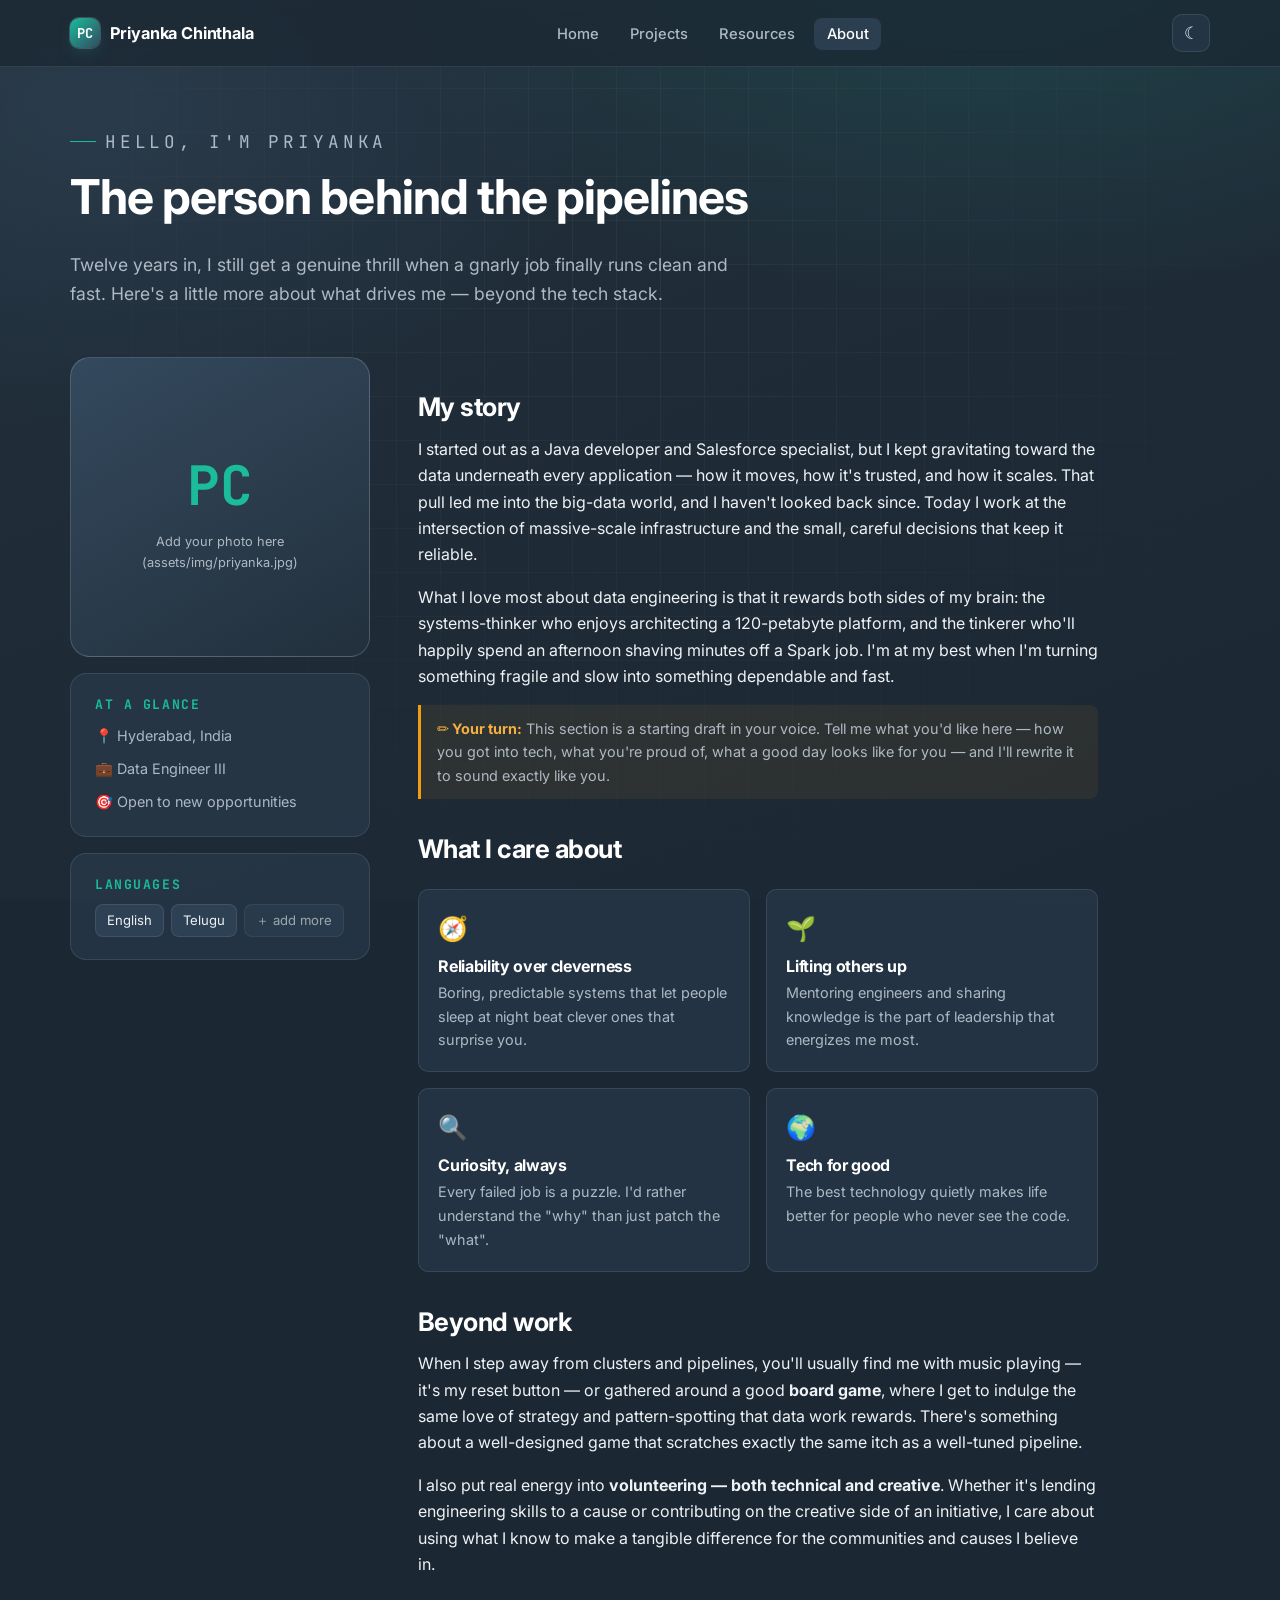
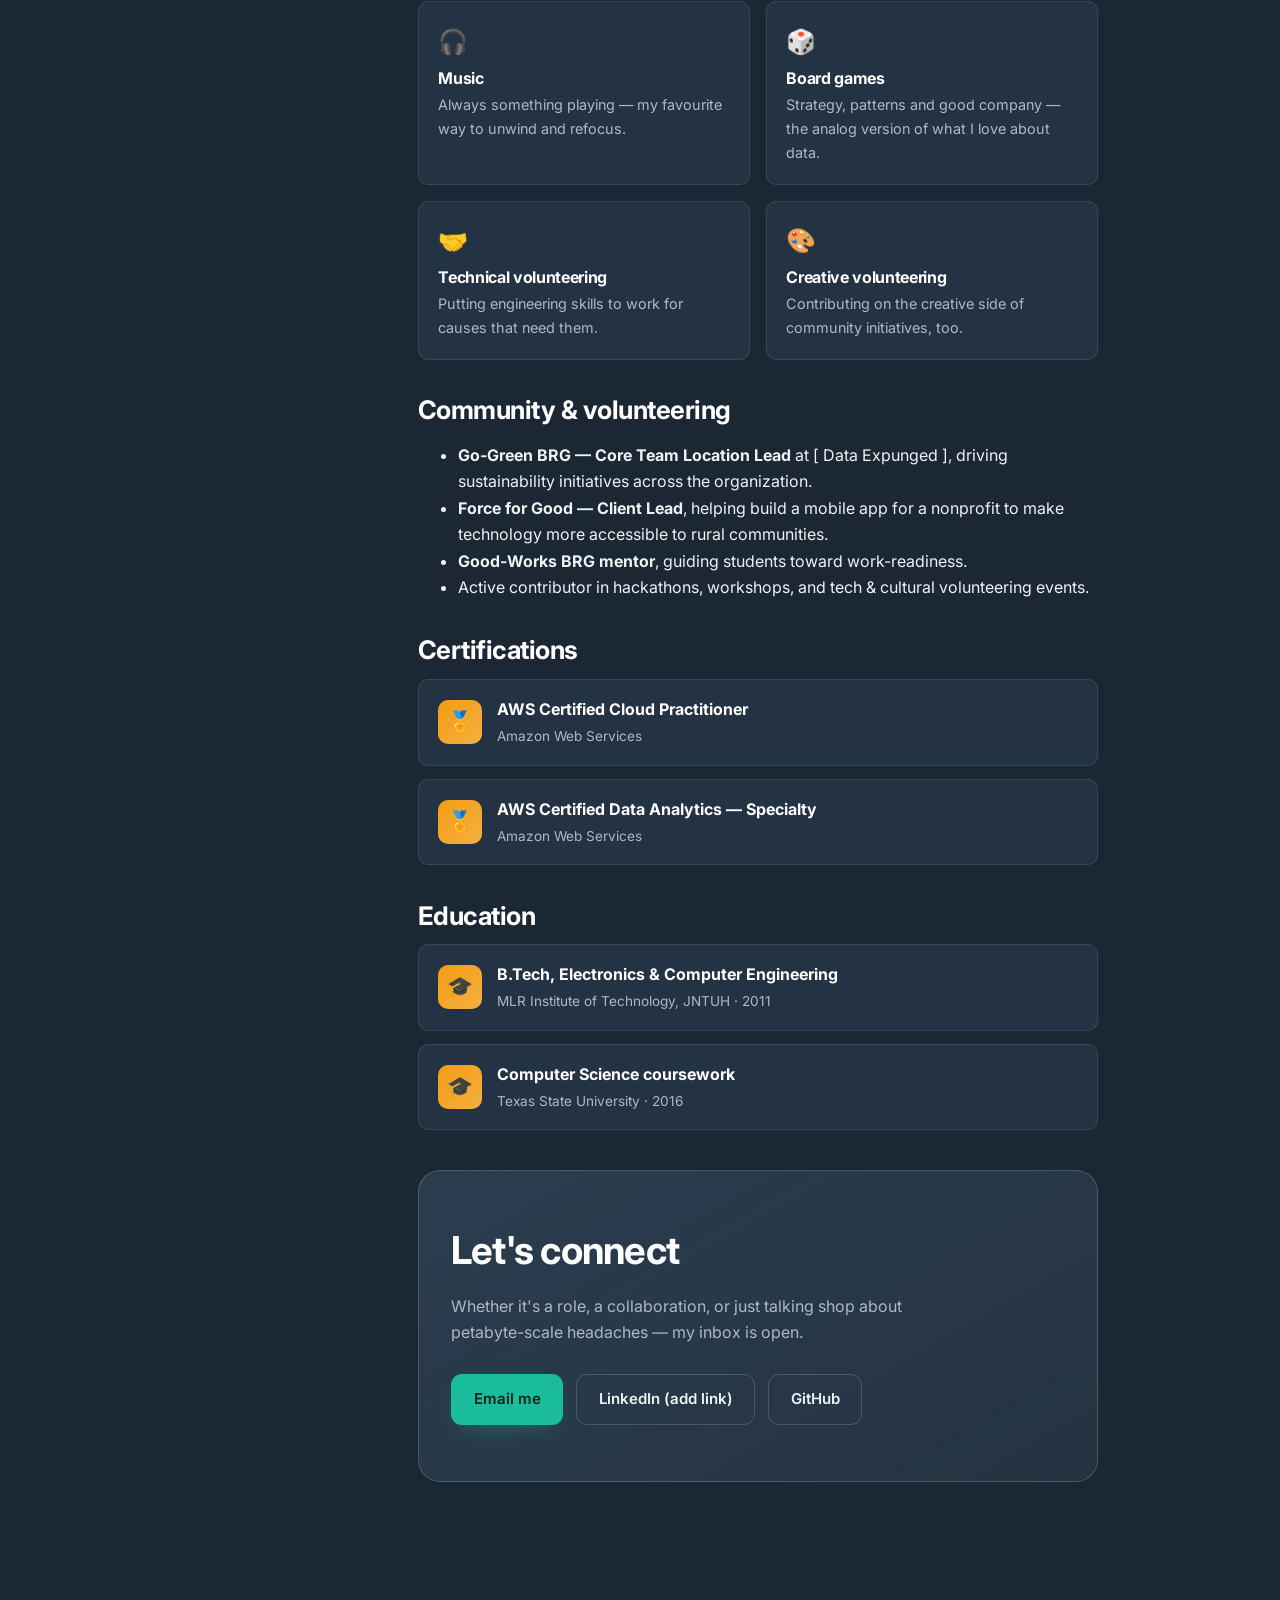
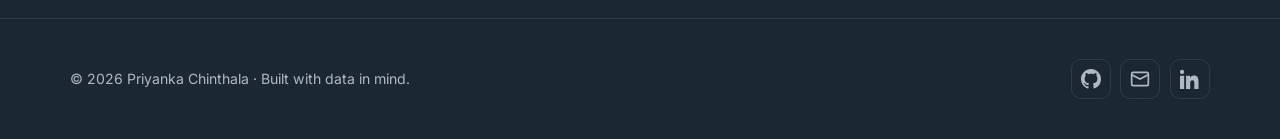
==== about.html @ 0596f8f5 "portfolio" ====
<!DOCTYPE html>
<html lang="en" data-theme="dark">
<head>
  <meta charset="UTF-8" />
  <meta name="viewport" content="width=device-width, initial-scale=1.0" />
  <title>About — Priyanka Chinthala</title>
  <meta name="description" content="Get to know Priyanka Chinthala — data engineer, mentor, and community builder." />
  <meta name="color-scheme" content="dark light" />
  <link rel="preconnect" href="https://fonts.googleapis.com" />
  <link rel="preconnect" href="https://fonts.gstatic.com" crossorigin />
  <link href="https://fonts.googleapis.com/css2?family=Inter:wght@400;500;600;700;800&family=JetBrains+Mono:wght@400;500;700&display=swap" rel="stylesheet" />
  <link rel="stylesheet" href="assets/css/style.css" />
  <link rel="icon" href="data:image/svg+xml,%3Csvg xmlns='http://www.w3.org/2000/svg' viewBox='0 0 32 32'%3E%3Crect width='32' height='32' rx='8' fill='%232C3E50'/%3E%3Ccircle cx='9' cy='16' r='3' fill='%231ABC9C'/%3E%3Ccircle cx='23' cy='9' r='3' fill='%231ABC9C'/%3E%3Ccircle cx='23' cy='23' r='3' fill='%231ABC9C'/%3E%3Cpath d='M11 15 21 10M11 17 21 22' stroke='%231ABC9C' stroke-width='1.5'/%3E%3C/svg%3E" />
</head>
<body>
  <nav class="nav">
    <div class="container nav-inner">
      <a class="brand" href="index.html"><span class="logo">PC</span> Priyanka Chinthala</a>
      <ul class="nav-links" id="nav-links">
        <li><a href="index.html">Home</a></li>
        <li><a href="projects.html">Projects</a></li>
        <li><a href="resources.html">Resources</a></li>
        <li><a href="about.html">About</a></li>
      </ul>
      <div class="nav-tools">
        <button class="icon-btn" id="theme-toggle" aria-label="Toggle theme">☾</button>
        <button class="icon-btn nav-toggle" id="nav-toggle" aria-label="Menu">☰</button>
      </div>
    </div>
  </nav>

  <header class="page-head">
    <div class="container">
      <p class="eyebrow">Hello, I'm Priyanka</p>
      <h1>The person behind the pipelines</h1>
      <p>Twelve years in, I still get a genuine thrill when a gnarly job finally runs clean and fast. Here's a little more about what drives me — beyond the tech stack.</p>
    </div>
  </header>

  <section class="section" style="padding-top:1rem">
    <div class="container about-grid">

      <!-- Sidebar -->
      <aside class="avatar-wrap reveal">
        <div class="avatar">
          <!-- To add your photo: drop a file at assets/img/priyanka.jpg and
               replace this block with: <img src="assets/img/priyanka.jpg" alt="Priyanka Chinthala" /> -->
          <div class="ph">
            <div class="big">PC</div>
            <div class="muted" style="font-size:0.8rem">Add your photo here<br />(assets/img/priyanka.jpg)</div>
          </div>
        </div>
        <div class="about-card">
          <h4>At a glance</h4>
          <p class="muted" style="margin:0 0 0.6rem;font-size:0.9rem">📍 Hyderabad, India</p>
          <p class="muted" style="margin:0 0 0.6rem;font-size:0.9rem">💼 Data Engineer III</p>
          <p class="muted" style="margin:0;font-size:0.9rem">🎯 Open to new opportunities</p>
        </div>
        <div class="about-card">
          <h4>Languages</h4>
          <div class="chip-row">
            <span class="chip">English</span>
            <span class="chip">Telugu</span>
            <span class="chip" style="opacity:.6">＋ add more</span>
          </div>
        </div>
      </aside>

      <!-- Main narrative -->
      <div class="prose reveal">
        <h2>My story</h2>
        <p>I started out as a Java developer and Salesforce specialist, but I kept gravitating toward the data underneath every application — how it moves, how it's trusted, and how it scales. That pull led me into the big-data world, and I haven't looked back since. Today I work at the intersection of massive-scale infrastructure and the small, careful decisions that keep it reliable.</p>
        <p>What I love most about data engineering is that it rewards both sides of my brain: the systems-thinker who enjoys architecting a 120-petabyte platform, and the tinkerer who'll happily spend an afternoon shaving minutes off a Spark job. I'm at my best when I'm turning something fragile and slow into something dependable and fast.</p>

        <div class="placeholder-note">
          <strong>✏️ Your turn:</strong> This section is a starting draft in your voice. Tell me what you'd like here — how you got into tech, what you're proud of, what a good day looks like for you — and I'll rewrite it to sound exactly like you.
        </div>

        <h2>What I care about</h2>
        <div class="value-grid">
          <div class="value"><div class="ico">🧭</div><h4>Reliability over cleverness</h4><p>Boring, predictable systems that let people sleep at night beat clever ones that surprise you.</p></div>
          <div class="value"><div class="ico">🌱</div><h4>Lifting others up</h4><p>Mentoring engineers and sharing knowledge is the part of leadership that energizes me most.</p></div>
          <div class="value"><div class="ico">🔍</div><h4>Curiosity, always</h4><p>Every failed job is a puzzle. I'd rather understand the "why" than just patch the "what".</p></div>
          <div class="value"><div class="ico">🌍</div><h4>Tech for good</h4><p>The best technology quietly makes life better for people who never see the code.</p></div>
        </div>

        <h2>Beyond work</h2>
        <p>When I step away from clusters and pipelines, you'll usually find me with music playing — it's my reset button — or gathered around a good <strong>board game</strong>, where I get to indulge the same love of strategy and pattern-spotting that data work rewards. There's something about a well-designed game that scratches exactly the same itch as a well-tuned pipeline.</p>
        <p>I also put real energy into <strong>volunteering — both technical and creative</strong>. Whether it's lending engineering skills to a cause or contributing on the creative side of an initiative, I care about using what I know to make a tangible difference for the communities and causes I believe in.</p>
        <div class="value-grid">
          <div class="value"><div class="ico">🎧</div><h4>Music</h4><p>Always something playing — my favourite way to unwind and refocus.</p></div>
          <div class="value"><div class="ico">🎲</div><h4>Board games</h4><p>Strategy, patterns and good company — the analog version of what I love about data.</p></div>
          <div class="value"><div class="ico">🤝</div><h4>Technical volunteering</h4><p>Putting engineering skills to work for causes that need them.</p></div>
          <div class="value"><div class="ico">🎨</div><h4>Creative volunteering</h4><p>Contributing on the creative side of community initiatives, too.</p></div>
        </div>

        <h2>Community &amp; volunteering</h2>
        <ul>
          <li><strong>Go-Green BRG — Core Team Location Lead</strong> at [ Data Expunged ], driving sustainability initiatives across the organization.</li>
          <li><strong>Force for Good — Client Lead</strong>, helping build a mobile app for a nonprofit to make technology more accessible to rural communities.</li>
          <li><strong>Good-Works BRG mentor</strong>, guiding students toward work-readiness.</li>
          <li>Active contributor in hackathons, workshops, and tech &amp; cultural volunteering events.</li>
        </ul>

        <h2>Certifications</h2>
        <div class="cert-badge"><div class="seal">🏅</div><div><strong>AWS Certified Cloud Practitioner</strong><span>Amazon Web Services</span></div></div>
        <div class="cert-badge"><div class="seal">🏅</div><div><strong>AWS Certified Data Analytics — Specialty</strong><span>Amazon Web Services</span></div></div>

        <h2>Education</h2>
        <div class="cert-badge"><div class="seal">🎓</div><div><strong>B.Tech, Electronics &amp; Computer Engineering</strong><span>MLR Institute of Technology, JNTUH · 2011</span></div></div>
        <div class="cert-badge"><div class="seal">🎓</div><div><strong>Computer Science coursework</strong><span>Texas State University · 2016</span></div></div>

        <div class="cta-band reveal" style="margin-top:2.5rem;text-align:left">
          <h2 style="margin-top:0">Let's connect</h2>
          <p style="margin-left:0">Whether it's a role, a collaboration, or just talking shop about petabyte-scale headaches — my inbox is open.</p>
          <div class="cta-actions" style="justify-content:flex-start">
            <a class="btn btn-primary" href="mailto:priyankachinthala.pc@gmail.com">Email me</a>
            <!-- TODO: replace with your LinkedIn URL -->
            <a class="btn btn-ghost" href="#" data-placeholder="linkedin">LinkedIn (add link)</a>
            <a class="btn btn-ghost" href="https://github.com/PriyankaChinthala" target="_blank" rel="noopener">GitHub</a>
          </div>
        </div>
      </div>
    </div>
  </section>

  <footer class="footer">
    <div class="container footer-inner">
      <div class="muted">© <span id="year"></span> Priyanka Chinthala · Built with data in mind.</div>
      <div class="social">
        <a href="https://github.com/PriyankaChinthala" target="_blank" rel="noopener" aria-label="GitHub"><svg width="20" height="20" viewBox="0 0 16 16" fill="currentColor"><path d="M8 0C3.58 0 0 3.58 0 8c0 3.54 2.29 6.53 5.47 7.59.4.07.55-.17.55-.38 0-.19-.01-.82-.01-1.49-2.01.37-2.53-.49-2.69-.94-.09-.23-.48-.94-.82-1.13-.28-.15-.68-.52-.01-.53.63-.01 1.08.58 1.23.82.72 1.21 1.87.87 2.33.66.07-.52.28-.87.51-1.07-1.78-.2-3.64-.89-3.64-3.95 0-.87.31-1.59.82-2.15-.08-.2-.36-1.02.08-2.12 0 0 .67-.21 2.2.82.64-.18 1.32-.27 2-.27.68 0 1.36.09 2 .27 1.53-1.04 2.2-.82 2.2-.82.44 1.1.16 1.92.08 2.12.51.56.82 1.27.82 2.15 0 3.07-1.87 3.75-3.65 3.95.29.25.54.73.54 1.48 0 1.07-.01 1.93-.01 2.2 0 .21.15.46.55.38A8.01 8.01 0 0 0 16 8c0-4.42-3.58-8-8-8Z"/></svg></a>
        <a href="mailto:priyankachinthala.pc@gmail.com" aria-label="Email"><svg width="20" height="20" viewBox="0 0 24 24" fill="none" stroke="currentColor" stroke-width="2"><rect x="2" y="4" width="20" height="16" rx="2"/><path d="m22 7-10 5L2 7"/></svg></a>
        <a href="#" data-placeholder="linkedin" aria-label="LinkedIn"><svg width="20" height="20" viewBox="0 0 24 24" fill="currentColor"><path d="M4.98 3.5C4.98 4.88 3.87 6 2.5 6S0 4.88 0 3.5 1.12 1 2.5 1 4.98 2.12 4.98 3.5zM0 8h5v16H0V8zm7.5 0H12v2.2h.07c.63-1.2 2.17-2.47 4.47-2.47 4.78 0 5.66 3.15 5.66 7.24V24h-5v-6.9c0-1.64-.03-3.75-2.29-3.75-2.29 0-2.64 1.79-2.64 3.63V24h-5V8z"/></svg></a>
      </div>
    </div>
  </footer>

  <script src="assets/js/main.js"></script>
</body>
</html>
---- assets/css/style.css ----
/* =============================================================
   Priyanka Chinthala — Data Engineering Portfolio
   Palette: #2C3E50 / #34495E + softer complementary tones
   ============================================================= */

:root {
  /* Core palette */
  --navy:        #2C3E50;
  --navy-2:      #34495E;
  --ink:         #22303C;
  --ink-deep:    #1B2733;

  /* Softer complementary tones */
  --teal:        #1ABC9C;
  --teal-light:  #48C9B0;
  --teal-glow:   rgba(26, 188, 156, 0.55);
  --amber:       #F39C12;
  --amber-soft:  #F5B041;

  --cloud:       #ECF0F1;
  --mist:        #F5F7FA;
  --slate-muted: #95A5A6;
  --slate-line:  #7F8C8D;

  /* Theme tokens (dark is default) */
  --bg:          var(--ink-deep);
  --bg-grad-a:   #22303C;
  --bg-grad-b:   #1B2733;
  --surface:     rgba(44, 62, 80, 0.55);
  --surface-2:   rgba(52, 73, 94, 0.65);
  --surface-solid: #2C3E50;
  --border:      rgba(236, 240, 241, 0.10);
  --border-strong: rgba(236, 240, 241, 0.18);
  --text:        #EEF2F4;
  --text-muted:  #AEB9C4;
  --heading:     #FFFFFF;
  --accent:      var(--teal);
  --accent-2:    var(--amber);
  --shadow:      0 18px 40px -18px rgba(0, 0, 0, 0.55);

  --radius:      16px;
  --radius-sm:   10px;
  --maxw:        1140px;
  --font-sans:   'Inter', 'Segoe UI', system-ui, -apple-system, sans-serif;
  --font-mono:   'JetBrains Mono', 'Fira Code', ui-monospace, 'SF Mono', Menlo, monospace;
  --ease:        cubic-bezier(0.22, 1, 0.36, 1);
}

:root[data-theme="light"] {
  --bg:          var(--mist);
  --bg-grad-a:   #FFFFFF;
  --bg-grad-b:   #E9EEF2;
  --surface:     #FFFFFF;
  --surface-2:   #F3F6F8;
  --surface-solid: #FFFFFF;
  --border:      rgba(44, 62, 80, 0.10);
  --border-strong: rgba(44, 62, 80, 0.18);
  --text:        #33475A;
  --text-muted:  #62717F;
  --heading:     #2C3E50;
  --shadow:      0 18px 40px -20px rgba(44, 62, 80, 0.28);
}

/* ------------------------------ Base ------------------------------ */
* { box-sizing: border-box; }
html { scroll-behavior: smooth; }

body {
  margin: 0;
  font-family: var(--font-sans);
  color: var(--text);
  background: var(--bg);
  line-height: 1.65;
  -webkit-font-smoothing: antialiased;
  overflow-x: hidden;
}

/* Ambient gradient + subtle grid backdrop */
body::before {
  content: "";
  position: fixed;
  inset: 0;
  z-index: -2;
  background:
    radial-gradient(1100px 620px at 78% -8%, rgba(26,188,156,0.16), transparent 60%),
    radial-gradient(900px 560px at 8% 12%, rgba(52,73,94,0.45), transparent 55%),
    linear-gradient(160deg, var(--bg-grad-a), var(--bg-grad-b));
}
body::after {
  content: "";
  position: fixed;
  inset: 0;
  z-index: -2;
  background-image:
    linear-gradient(var(--border) 1px, transparent 1px),
    linear-gradient(90deg, var(--border) 1px, transparent 1px);
  background-size: 44px 44px;
  mask-image: radial-gradient(circle at 50% 30%, #000 0%, transparent 78%);
  opacity: 0.5;
}

h1, h2, h3, h4 { color: var(--heading); line-height: 1.2; margin: 0 0 0.5em; font-weight: 700; letter-spacing: -0.02em; }
a { color: var(--teal-light); text-decoration: none; transition: color 0.2s var(--ease); }
a:hover { color: var(--teal); }
p { margin: 0 0 1em; }
img { max-width: 100%; }

.container { width: min(100% - 2.5rem, var(--maxw)); margin-inline: auto; }
.eyebrow {
  font-family: var(--font-mono);
  font-size: 0.78rem;
  letter-spacing: 0.22em;
  text-transform: uppercase;
  color: var(--teal);
  margin: 0 0 0.75rem;
  display: inline-flex;
  align-items: center;
  gap: 0.55rem;
}
.eyebrow::before { content: ""; width: 26px; height: 1px; background: var(--teal); display: inline-block; }

.section { padding: 5.5rem 0; position: relative; }
.section-head { max-width: 620px; margin-bottom: 3rem; }
.section-head p { color: var(--text-muted); font-size: 1.05rem; }
.muted { color: var(--text-muted); }
.mono { font-family: var(--font-mono); }

/* ------------------------------ Nav ------------------------------ */
.nav {
  position: sticky;
  top: 0;
  z-index: 50;
  backdrop-filter: blur(14px);
  background: color-mix(in srgb, var(--bg) 72%, transparent);
  border-bottom: 1px solid var(--border);
}
.nav-inner {
  display: flex; align-items: center; justify-content: space-between;
  height: 66px;
}
.brand { display: flex; align-items: center; gap: 0.6rem; font-weight: 700; color: var(--heading); font-size: 1.02rem; letter-spacing: -0.01em; }
.brand .logo {
  width: 30px; height: 30px; border-radius: 9px;
  background: linear-gradient(135deg, var(--teal), var(--navy-2));
  display: grid; place-items: center;
  font-family: var(--font-mono); font-weight: 700; color: #fff; font-size: 0.85rem;
  box-shadow: 0 0 0 1px var(--border-strong), 0 6px 18px -8px var(--teal-glow);
}
.nav-links { display: flex; align-items: center; gap: 0.35rem; list-style: none; margin: 0; padding: 0; }
.nav-links a {
  color: var(--text-muted); font-size: 0.92rem; font-weight: 500;
  padding: 0.45rem 0.8rem; border-radius: 8px; transition: all 0.2s var(--ease);
}
.nav-links a:hover, .nav-links a.active { color: var(--heading); background: var(--surface-2); }
.nav-tools { display: flex; align-items: center; gap: 0.5rem; }
.icon-btn {
  width: 38px; height: 38px; border-radius: 10px; border: 1px solid var(--border);
  background: var(--surface); color: var(--text); cursor: pointer;
  display: grid; place-items: center; transition: all 0.2s var(--ease); font-size: 1.05rem;
}
.icon-btn:hover { border-color: var(--teal); color: var(--teal); }
.nav-toggle { display: none; }

/* ------------------------------ Buttons ------------------------------ */
.btn {
  display: inline-flex; align-items: center; gap: 0.5rem;
  padding: 0.75rem 1.35rem; border-radius: 11px; font-weight: 600; font-size: 0.94rem;
  border: 1px solid transparent; cursor: pointer; transition: all 0.22s var(--ease);
}
.btn-primary { background: var(--teal); color: #08221C; box-shadow: 0 10px 26px -12px var(--teal-glow); }
.btn-primary:hover { background: var(--teal-light); color: #08221C; transform: translateY(-2px); }
.btn-ghost { background: transparent; border-color: var(--border-strong); color: var(--text); }
.btn-ghost:hover { border-color: var(--teal); color: var(--teal); transform: translateY(-2px); }

/* ------------------------------ Hero ------------------------------ */
.hero { position: relative; padding: 4.5rem 0 4rem; overflow: hidden; }
#pipeline-canvas {
  position: absolute; inset: 0; width: 100%; height: 100%;
  z-index: -1; opacity: 0.9;
}
.hero-grid { display: grid; grid-template-columns: 1.15fr 0.85fr; gap: 3rem; align-items: center; }
.status-pill {
  display: inline-flex; align-items: center; gap: 0.5rem;
  font-family: var(--font-mono); font-size: 0.8rem; color: var(--text-muted);
  background: var(--surface); border: 1px solid var(--border); border-radius: 999px;
  padding: 0.4rem 0.9rem; margin-bottom: 1.4rem;
}
.status-dot { width: 8px; height: 8px; border-radius: 50%; background: var(--teal); box-shadow: 0 0 0 0 var(--teal-glow); animation: pulse 2.4s infinite; }
@keyframes pulse { 0% { box-shadow: 0 0 0 0 var(--teal-glow); } 70% { box-shadow: 0 0 0 9px transparent; } 100% { box-shadow: 0 0 0 0 transparent; } }

.hero h1 { font-size: clamp(2.3rem, 5vw, 3.6rem); margin-bottom: 0.4rem; }
.hero h1 .grad {
  background: linear-gradient(120deg, var(--teal), var(--teal-light) 60%, var(--amber-soft));
  -webkit-background-clip: text; background-clip: text; -webkit-text-fill-color: transparent;
}
.hero .role { font-family: var(--font-mono); color: var(--teal); font-size: 1.05rem; margin-bottom: 1.3rem; }
.hero .lead { font-size: 1.12rem; color: var(--text-muted); max-width: 40ch; margin-bottom: 1.9rem; }
.hero-cta { display: flex; gap: 0.8rem; flex-wrap: wrap; }

/* Terminal card in hero */
.term {
  background: color-mix(in srgb, var(--ink) 88%, #000);
  border: 1px solid var(--border-strong); border-radius: 14px; overflow: hidden;
  box-shadow: var(--shadow); font-family: var(--font-mono); font-size: 0.85rem;
}
.term-bar { display: flex; align-items: center; gap: 0.4rem; padding: 0.7rem 0.9rem; background: rgba(0,0,0,0.25); border-bottom: 1px solid var(--border); }
.term-bar span { width: 11px; height: 11px; border-radius: 50%; background: var(--slate-line); }
.term-bar span:nth-child(1){ background:#E74C3C; } .term-bar span:nth-child(2){ background:var(--amber); } .term-bar span:nth-child(3){ background:var(--teal); }
.term-bar .title { width: auto; height: auto; background: none; margin-left: auto; color: var(--slate-muted); font-size: 0.75rem; }
.term-body { padding: 1.1rem 1.15rem; color: #C8D2DA; }
.term-body .l { display: block; white-space: pre-wrap; }
.term-body .c { color: var(--teal); }
.term-body .k { color: var(--amber-soft); }
.term-body .s { color: #8FD9C8; }
.term-body .comment { color: var(--slate-muted); }
.caret { display: inline-block; width: 8px; height: 1.05em; background: var(--teal); vertical-align: text-bottom; animation: blink 1.1s steps(1) infinite; }
@keyframes blink { 50% { opacity: 0; } }

/* ------------------------------ Stats ------------------------------ */
.stats { display: grid; grid-template-columns: repeat(4, 1fr); gap: 1rem; margin-top: 3.2rem; }
.stat {
  background: var(--surface); border: 1px solid var(--border); border-radius: var(--radius);
  padding: 1.4rem 1.3rem; position: relative; overflow: hidden; transition: all 0.25s var(--ease);
}
.stat:hover { border-color: var(--teal); transform: translateY(-3px); }
.stat .num { font-size: 2rem; font-weight: 800; color: var(--heading); font-family: var(--font-mono); letter-spacing: -0.03em; }
.stat .num .unit { color: var(--teal); font-size: 1.1rem; }
.stat .label { color: var(--text-muted); font-size: 0.86rem; margin-top: 0.2rem; }
.stat::after { content: ""; position: absolute; right: -20px; bottom: -20px; width: 80px; height: 80px; border-radius: 50%; background: radial-gradient(circle, var(--teal-glow), transparent 70%); opacity: 0.35; }

/* ------------------------------ Cards / grids ------------------------------ */
.grid { display: grid; gap: 1.4rem; }
.grid-2 { grid-template-columns: repeat(2, 1fr); }
.grid-3 { grid-template-columns: repeat(3, 1fr); }

.card {
  background: var(--surface); border: 1px solid var(--border); border-radius: var(--radius);
  padding: 1.6rem; transition: all 0.25s var(--ease); position: relative;
}
.card:hover { border-color: var(--border-strong); transform: translateY(-3px); box-shadow: var(--shadow); }
.card h3 { font-size: 1.15rem; margin-bottom: 0.5rem; }
.card p { color: var(--text-muted); font-size: 0.95rem; margin-bottom: 0; }

/* ------------------------------ Experience timeline ------------------------------ */
.timeline { position: relative; margin-top: 1rem; }
.timeline::before { content: ""; position: absolute; left: 15px; top: 8px; bottom: 8px; width: 2px; background: linear-gradient(var(--teal), var(--border)); }
.tl-item { position: relative; padding: 0 0 2.2rem 3.2rem; }
.tl-item::before {
  content: ""; position: absolute; left: 8px; top: 6px; width: 16px; height: 16px; border-radius: 50%;
  background: var(--bg); border: 3px solid var(--teal); box-shadow: 0 0 0 4px color-mix(in srgb, var(--teal) 18%, transparent);
}
.tl-item:not(:first-child)::before { border-color: var(--slate-muted); box-shadow: none; }
.tl-head { display: flex; flex-wrap: wrap; align-items: baseline; gap: 0.6rem; }
.tl-head h3 { margin: 0; font-size: 1.12rem; }
.tl-company { color: var(--teal-light); font-weight: 600; }
.tl-meta { font-family: var(--font-mono); font-size: 0.8rem; color: var(--text-muted); margin: 0.2rem 0 0.5rem; }
.tl-item p { color: var(--text-muted); font-size: 0.96rem; margin: 0; max-width: 68ch; }
.tag-row { display: flex; flex-wrap: wrap; gap: 0.4rem; margin-top: 0.8rem; }
.tag {
  font-family: var(--font-mono); font-size: 0.74rem; color: var(--text-muted);
  background: var(--surface-2); border: 1px solid var(--border); border-radius: 7px; padding: 0.22rem 0.6rem;
}
.tag.hot { color: var(--teal); border-color: color-mix(in srgb, var(--teal) 40%, transparent); }

/* ------------------------------ Skills ------------------------------ */
.skill-cat h3 { display: flex; align-items: center; gap: 0.55rem; font-size: 1rem; }
.skill-cat h3 .dot { width: 9px; height: 9px; border-radius: 50%; background: var(--teal); }

/* ------------------------------ Projects (GitHub) ------------------------------ */
.repo-grid { display: grid; grid-template-columns: repeat(auto-fill, minmax(300px, 1fr)); gap: 1.3rem; }
.repo {
  display: flex; flex-direction: column; background: var(--surface); border: 1px solid var(--border);
  border-radius: var(--radius); padding: 1.5rem; transition: all 0.25s var(--ease);
}
.repo:hover { border-color: var(--teal); transform: translateY(-4px); box-shadow: var(--shadow); }
.repo-top { display: flex; align-items: center; gap: 0.6rem; margin-bottom: 0.7rem; }
.repo-top svg { flex: none; color: var(--teal); }
.repo-top h3 { margin: 0; font-size: 1.08rem; word-break: break-word; }
.repo p { color: var(--text-muted); font-size: 0.92rem; flex: 1; margin-bottom: 1rem; }
.repo-meta { display: flex; flex-wrap: wrap; gap: 1rem; font-size: 0.82rem; color: var(--text-muted); font-family: var(--font-mono); }
.repo-meta .lang { display: inline-flex; align-items: center; gap: 0.4rem; }
.lang-dot { width: 10px; height: 10px; border-radius: 50%; background: var(--teal); }
.skeleton { position: relative; overflow: hidden; min-height: 168px; }
.skeleton::after { content: ""; position: absolute; inset: 0; background: linear-gradient(90deg, transparent, var(--surface-2), transparent); transform: translateX(-100%); animation: shimmer 1.5s infinite; }
@keyframes shimmer { 100% { transform: translateX(100%); } }
.notice { text-align: center; padding: 3rem 1rem; color: var(--text-muted); }

/* ------------------------------ Resources ------------------------------ */
.res-cat { margin-bottom: 3rem; }
.res-cat > h3 { display: flex; align-items: center; gap: 0.6rem; font-size: 1.25rem; margin-bottom: 1.2rem; }
.res-cat > h3 .ico { font-size: 1.3rem; }
.res-list { display: grid; grid-template-columns: repeat(auto-fill, minmax(280px, 1fr)); gap: 1rem; }
.res-item {
  display: block; background: var(--surface); border: 1px solid var(--border); border-radius: var(--radius-sm);
  padding: 1.15rem 1.25rem; transition: all 0.22s var(--ease);
}
.res-item:hover { border-color: var(--teal); transform: translateY(-2px); }
.res-item strong { color: var(--heading); display: block; margin-bottom: 0.2rem; }
.res-item span { color: var(--text-muted); font-size: 0.88rem; }
.res-item .arr { float: right; color: var(--teal); transition: transform 0.2s var(--ease); }
.res-item:hover .arr { transform: translateX(3px); }

/* ------------------------------ About / personal ------------------------------ */
.about-grid { display: grid; grid-template-columns: 300px 1fr; gap: 3rem; align-items: start; }
.avatar-wrap { position: sticky; top: 90px; }
.avatar {
  width: 100%; aspect-ratio: 1; border-radius: 20px; overflow: hidden;
  background: linear-gradient(150deg, var(--navy-2), var(--ink)); border: 1px solid var(--border-strong);
  display: grid; place-items: center; text-align: center; color: var(--text-muted); position: relative;
}
.avatar .ph { padding: 1.4rem; }
.avatar .ph .big { font-size: 3.4rem; font-family: var(--font-mono); color: var(--teal); font-weight: 700; }
.avatar img { width: 100%; height: 100%; object-fit: cover; }
.about-card { background: var(--surface); border: 1px solid var(--border); border-radius: var(--radius); padding: 1.4rem 1.5rem; margin-top: 1rem; }
.about-card h4 { font-size: 0.82rem; text-transform: uppercase; letter-spacing: 0.12em; color: var(--teal); font-family: var(--font-mono); margin-bottom: 0.7rem; }
.chip-row { display: flex; flex-wrap: wrap; gap: 0.4rem; }
.chip { font-size: 0.82rem; background: var(--surface-2); border: 1px solid var(--border); border-radius: 8px; padding: 0.3rem 0.7rem; color: var(--text); }

.prose { max-width: 68ch; }
.prose h2 { font-size: 1.6rem; margin-top: 2.2rem; }
.prose h3 { font-size: 1.15rem; margin-top: 1.8rem; }
.prose p, .prose li { color: var(--text); }
.placeholder-note {
  border-left: 3px solid var(--amber); background: color-mix(in srgb, var(--amber) 8%, transparent);
  padding: 0.7rem 1rem; border-radius: 0 8px 8px 0; color: var(--text-muted); font-size: 0.9rem;
  margin: 1rem 0;
}
.placeholder-note strong { color: var(--amber-soft); }

.value-grid { display: grid; grid-template-columns: repeat(2, 1fr); gap: 1rem; margin: 1.5rem 0; }
.value { background: var(--surface); border: 1px solid var(--border); border-radius: var(--radius-sm); padding: 1.2rem; }
.value .ico { font-size: 1.5rem; margin-bottom: 0.5rem; }
.value h4 { font-size: 1rem; margin-bottom: 0.3rem; }
.value p { color: var(--text-muted); font-size: 0.9rem; margin: 0; }

.cert-badge {
  display: flex; align-items: center; gap: 0.9rem; background: var(--surface); border: 1px solid var(--border);
  border-radius: var(--radius-sm); padding: 1rem 1.2rem; margin-bottom: 0.8rem;
}
.cert-badge .seal { width: 44px; height: 44px; flex: none; border-radius: 10px; background: linear-gradient(135deg, var(--amber), var(--amber-soft)); display: grid; place-items: center; font-size: 1.3rem; }
.cert-badge strong { display: block; color: var(--heading); }
.cert-badge span { color: var(--text-muted); font-size: 0.85rem; }

/* ------------------------------ Contact / CTA ------------------------------ */
.cta-band {
  text-align: center; background: linear-gradient(150deg, var(--surface-2), var(--surface));
  border: 1px solid var(--border-strong); border-radius: 22px; padding: 3.5rem 2rem; position: relative; overflow: hidden;
}
.cta-band h2 { font-size: clamp(1.6rem, 3.5vw, 2.4rem); }
.cta-band p { color: var(--text-muted); max-width: 46ch; margin: 0 auto 1.8rem; }
.cta-actions { display: flex; gap: 0.8rem; justify-content: center; flex-wrap: wrap; }

/* ------------------------------ Footer ------------------------------ */
.footer { border-top: 1px solid var(--border); padding: 2.5rem 0; margin-top: 3rem; }
.footer-inner { display: flex; flex-wrap: wrap; gap: 1rem; justify-content: space-between; align-items: center; }
.footer .muted { font-size: 0.88rem; }
.social { display: flex; gap: 0.6rem; }
.social a { width: 40px; height: 40px; border-radius: 10px; border: 1px solid var(--border); display: grid; place-items: center; color: var(--text-muted); transition: all 0.2s var(--ease); }
.social a:hover { border-color: var(--teal); color: var(--teal); transform: translateY(-2px); }

/* ------------------------------ Page header ------------------------------ */
.page-head { padding: 3.5rem 0 1rem; }
.page-head h1 { font-size: clamp(2rem, 4.5vw, 3rem); }
.page-head p { color: var(--text-muted); font-size: 1.1rem; max-width: 60ch; }

/* ------------------------------ Reveal animation ------------------------------ */
.reveal { opacity: 0; transform: translateY(22px); transition: opacity 0.7s var(--ease), transform 0.7s var(--ease); }
.reveal.in { opacity: 1; transform: none; }

/* ------------------------------ Responsive ------------------------------ */
@media (max-width: 900px) {
  .hero-grid { grid-template-columns: 1fr; gap: 2.2rem; }
  .stats { grid-template-columns: repeat(2, 1fr); }
  .grid-2, .grid-3, .value-grid { grid-template-columns: 1fr; }
  .about-grid { grid-template-columns: 1fr; }
  .avatar-wrap { position: static; max-width: 260px; }
  .nav-links {
    position: absolute; top: 66px; right: 0; left: 0; flex-direction: column; align-items: stretch;
    background: var(--surface-solid); border-bottom: 1px solid var(--border); padding: 0.6rem;
    gap: 0.2rem; display: none;
  }
  .nav-links.open { display: flex; }
  .nav-links a { padding: 0.7rem 0.9rem; }
  .nav-toggle { display: grid; }
}
@media (max-width: 560px) {
  .stats { grid-template-columns: 1fr 1fr; }
  .section { padding: 4rem 0; }
}

@media (prefers-reduced-motion: reduce) {
  * { animation-duration: 0.001ms !important; transition-duration: 0.001ms !important; scroll-behavior: auto; }
  .reveal { opacity: 1; transform: none; }
}
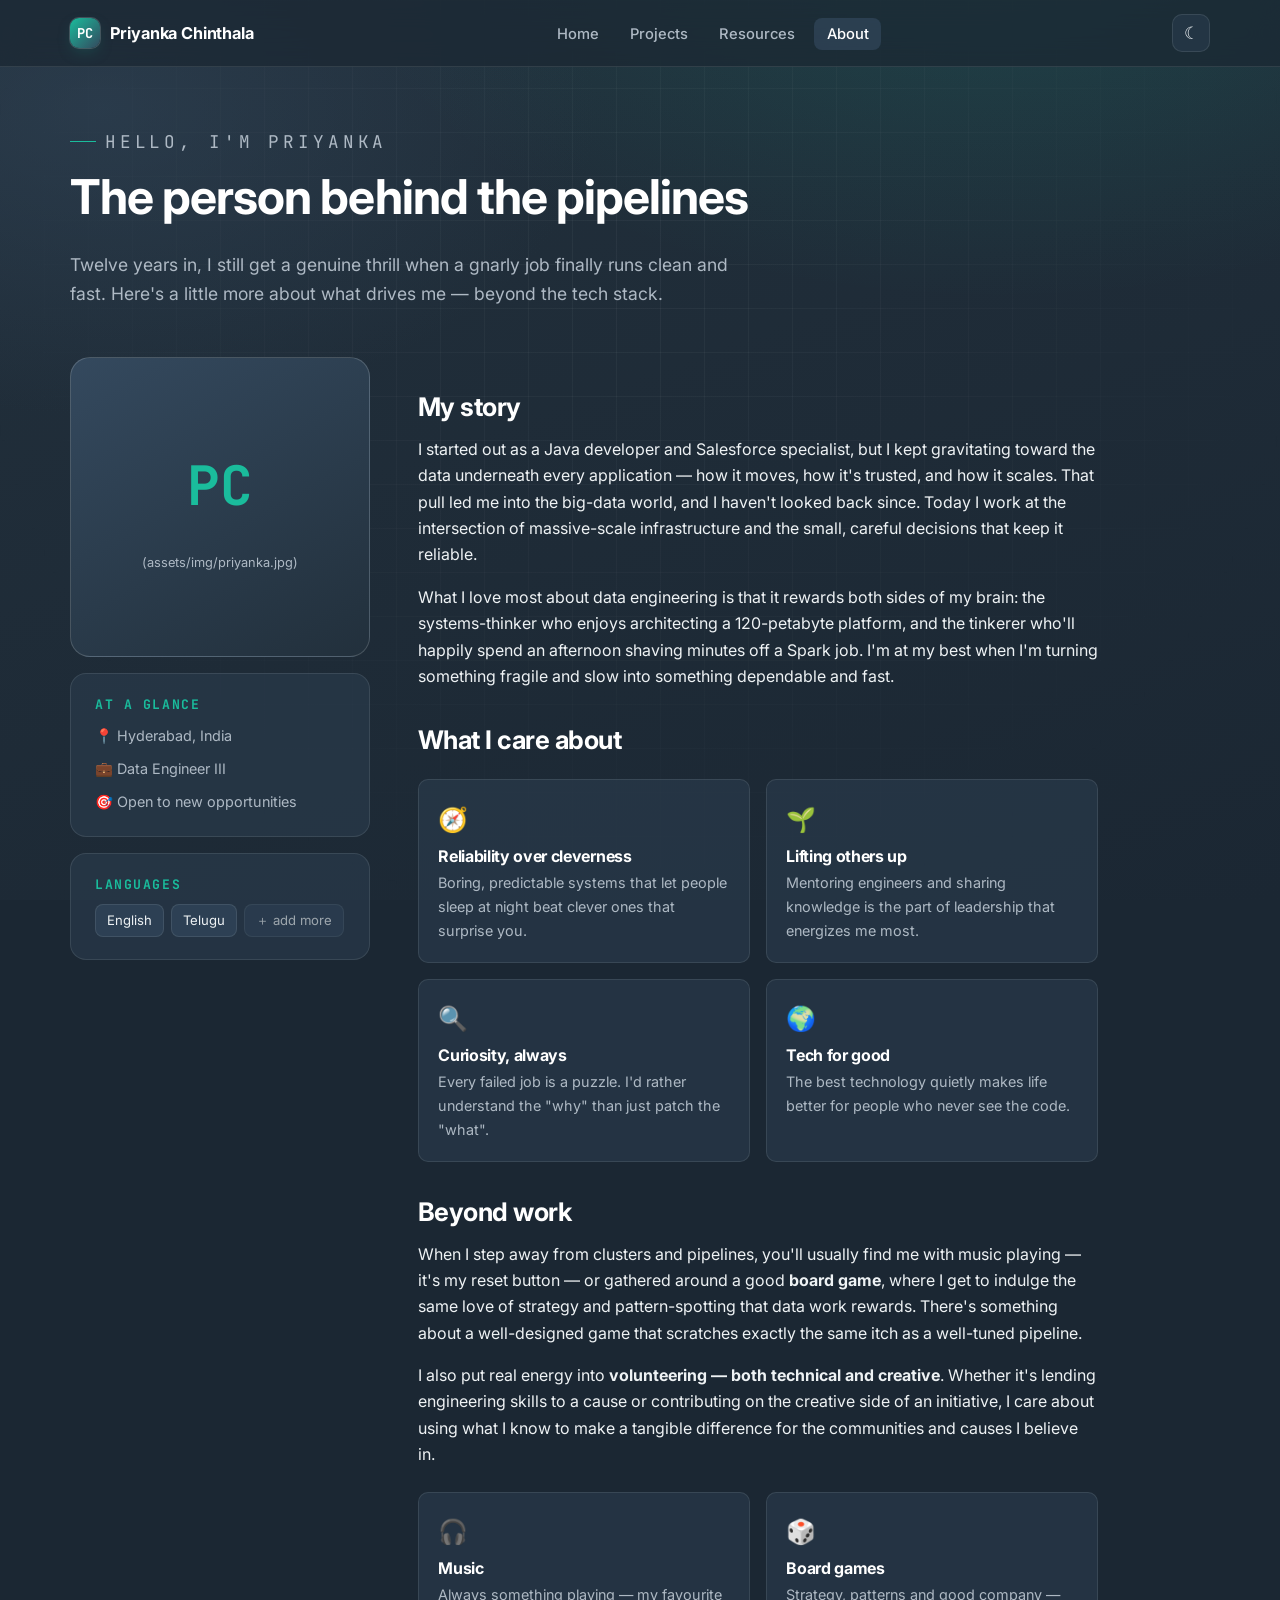
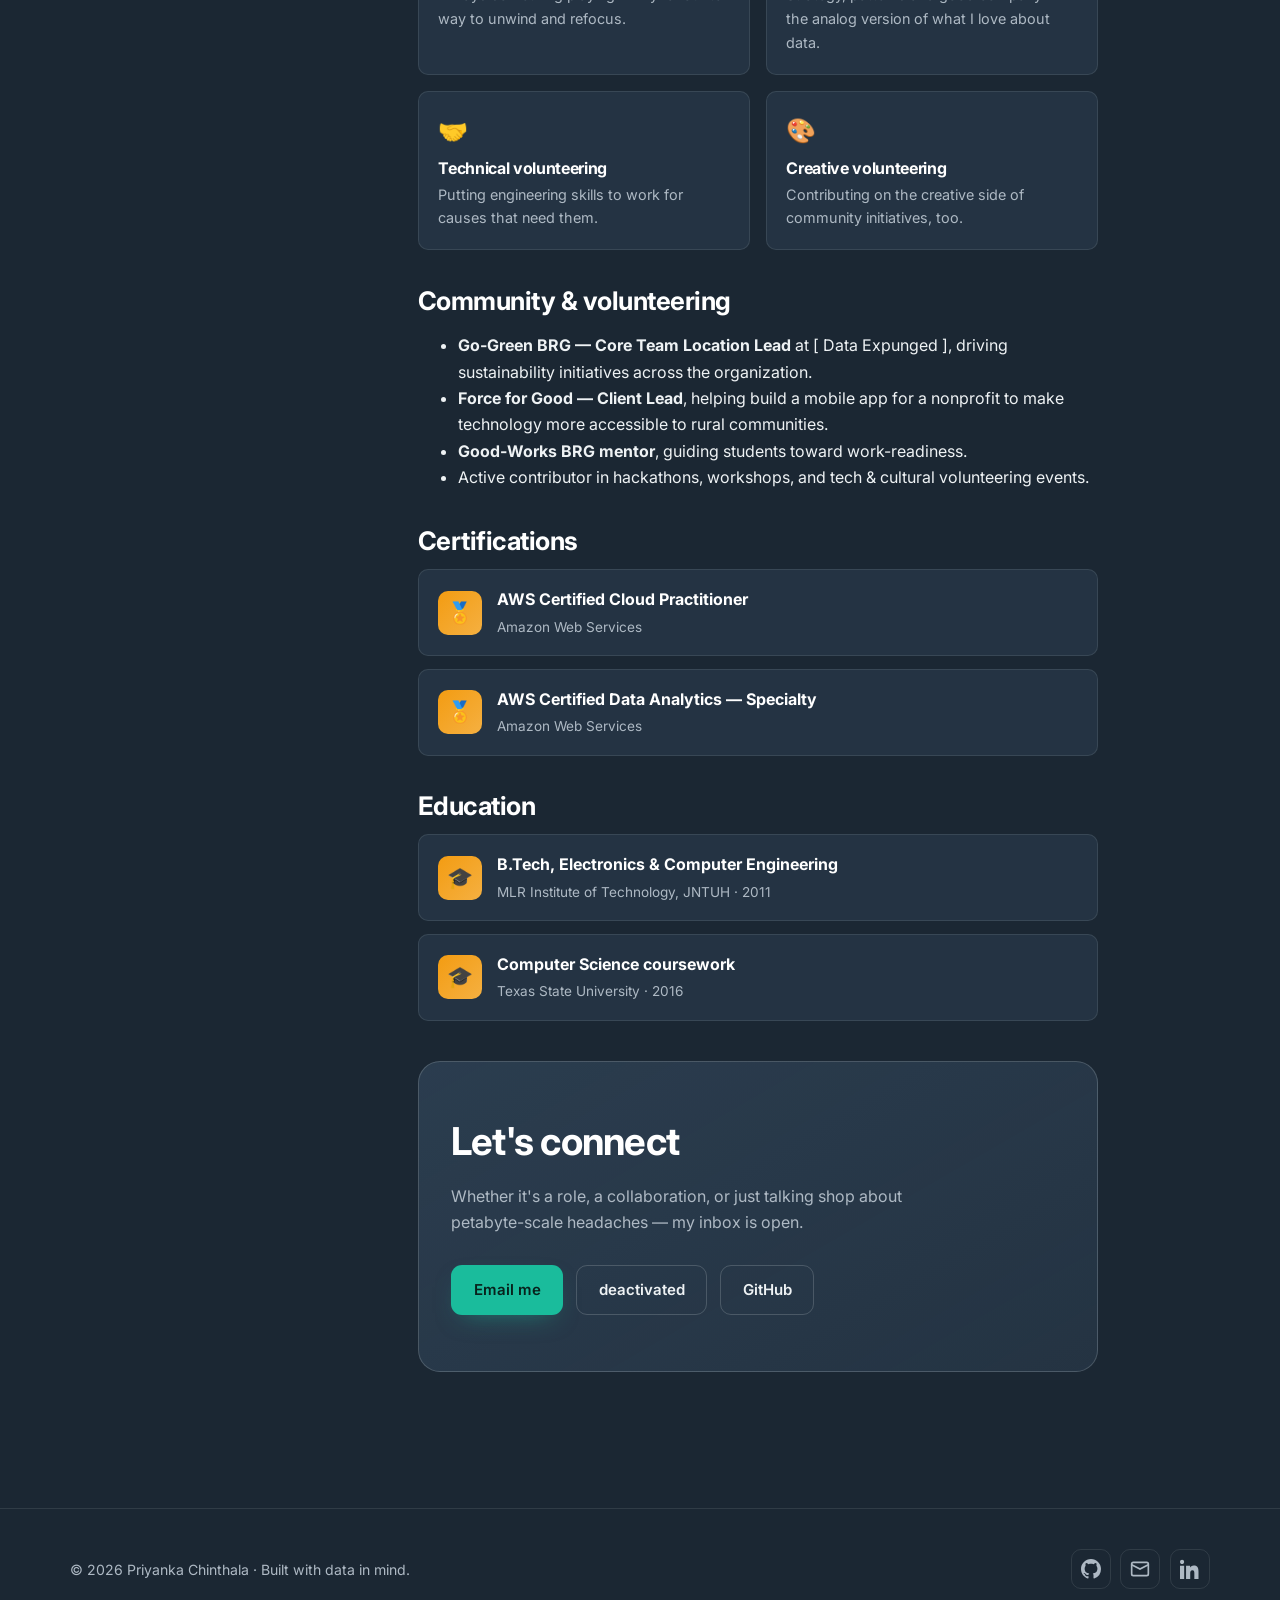
==== commit bdb5ff17: "Add files via upload" ====
--- a/about.html
+++ b/about.html
@@ -47,7 +47,7 @@
                replace this block with: <img src="assets/img/priyanka.jpg" alt="Priyanka Chinthala" /> -->
           <div class="ph">
             <div class="big">PC</div>
-            <div class="muted" style="font-size:0.8rem">Add your photo here<br />(assets/img/priyanka.jpg)</div>
+            <div class="muted" style="font-size:0.8rem"><br />(assets/img/priyanka.jpg)</div>
           </div>
         </div>
         <div class="about-card">
@@ -71,10 +71,6 @@
         <h2>My story</h2>
         <p>I started out as a Java developer and Salesforce specialist, but I kept gravitating toward the data underneath every application — how it moves, how it's trusted, and how it scales. That pull led me into the big-data world, and I haven't looked back since. Today I work at the intersection of massive-scale infrastructure and the small, careful decisions that keep it reliable.</p>
         <p>What I love most about data engineering is that it rewards both sides of my brain: the systems-thinker who enjoys architecting a 120-petabyte platform, and the tinkerer who'll happily spend an afternoon shaving minutes off a Spark job. I'm at my best when I'm turning something fragile and slow into something dependable and fast.</p>
-
-        <div class="placeholder-note">
-          <strong>✏️ Your turn:</strong> This section is a starting draft in your voice. Tell me what you'd like here — how you got into tech, what you're proud of, what a good day looks like for you — and I'll rewrite it to sound exactly like you.
-        </div>
 
         <h2>What I care about</h2>
         <div class="value-grid">
@@ -116,7 +112,7 @@
           <div class="cta-actions" style="justify-content:flex-start">
             <a class="btn btn-primary" href="mailto:priyankachinthala.pc@gmail.com">Email me</a>
             <!-- TODO: replace with your LinkedIn URL -->
-            <a class="btn btn-ghost" href="#" data-placeholder="linkedin">LinkedIn (add link)</a>
+            <a class="btn btn-ghost" href="#" data-placeholder="linkedin">deactivated</a>
             <a class="btn btn-ghost" href="https://github.com/PriyankaChinthala" target="_blank" rel="noopener">GitHub</a>
           </div>
         </div>
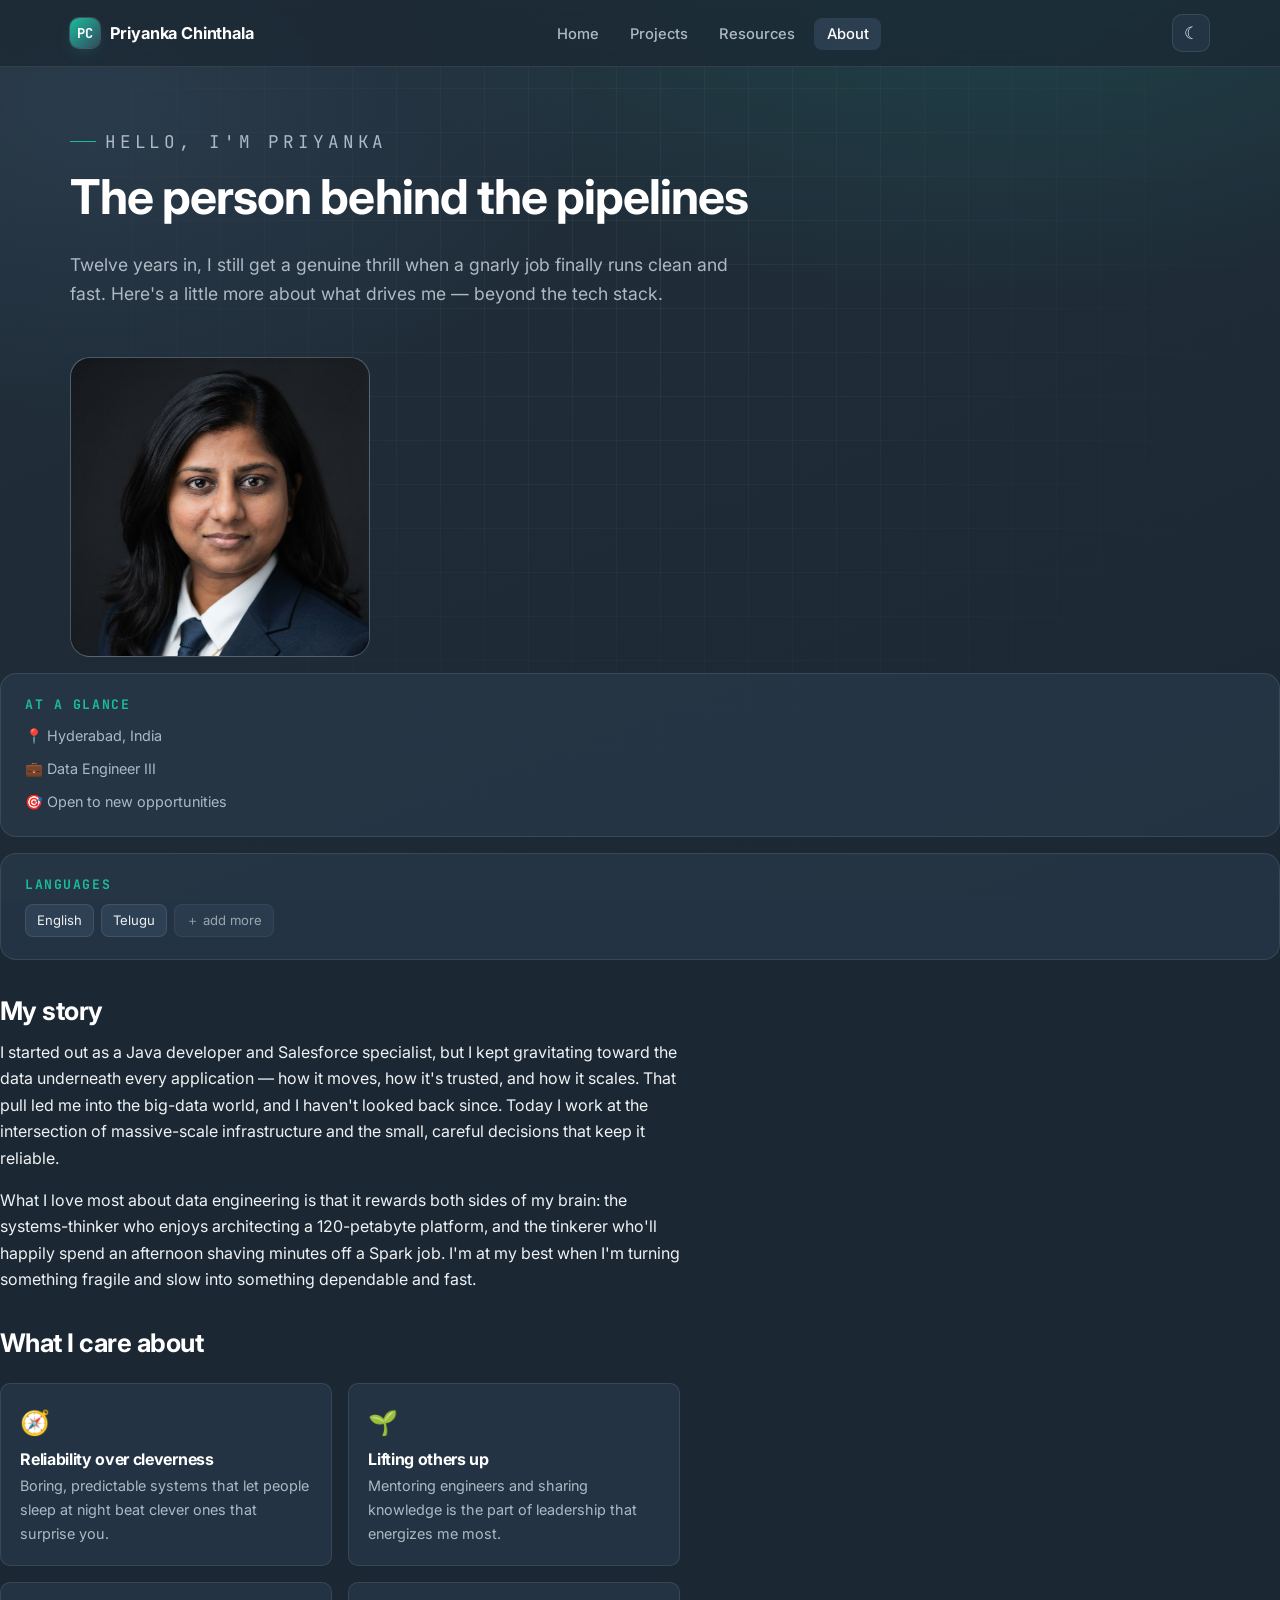
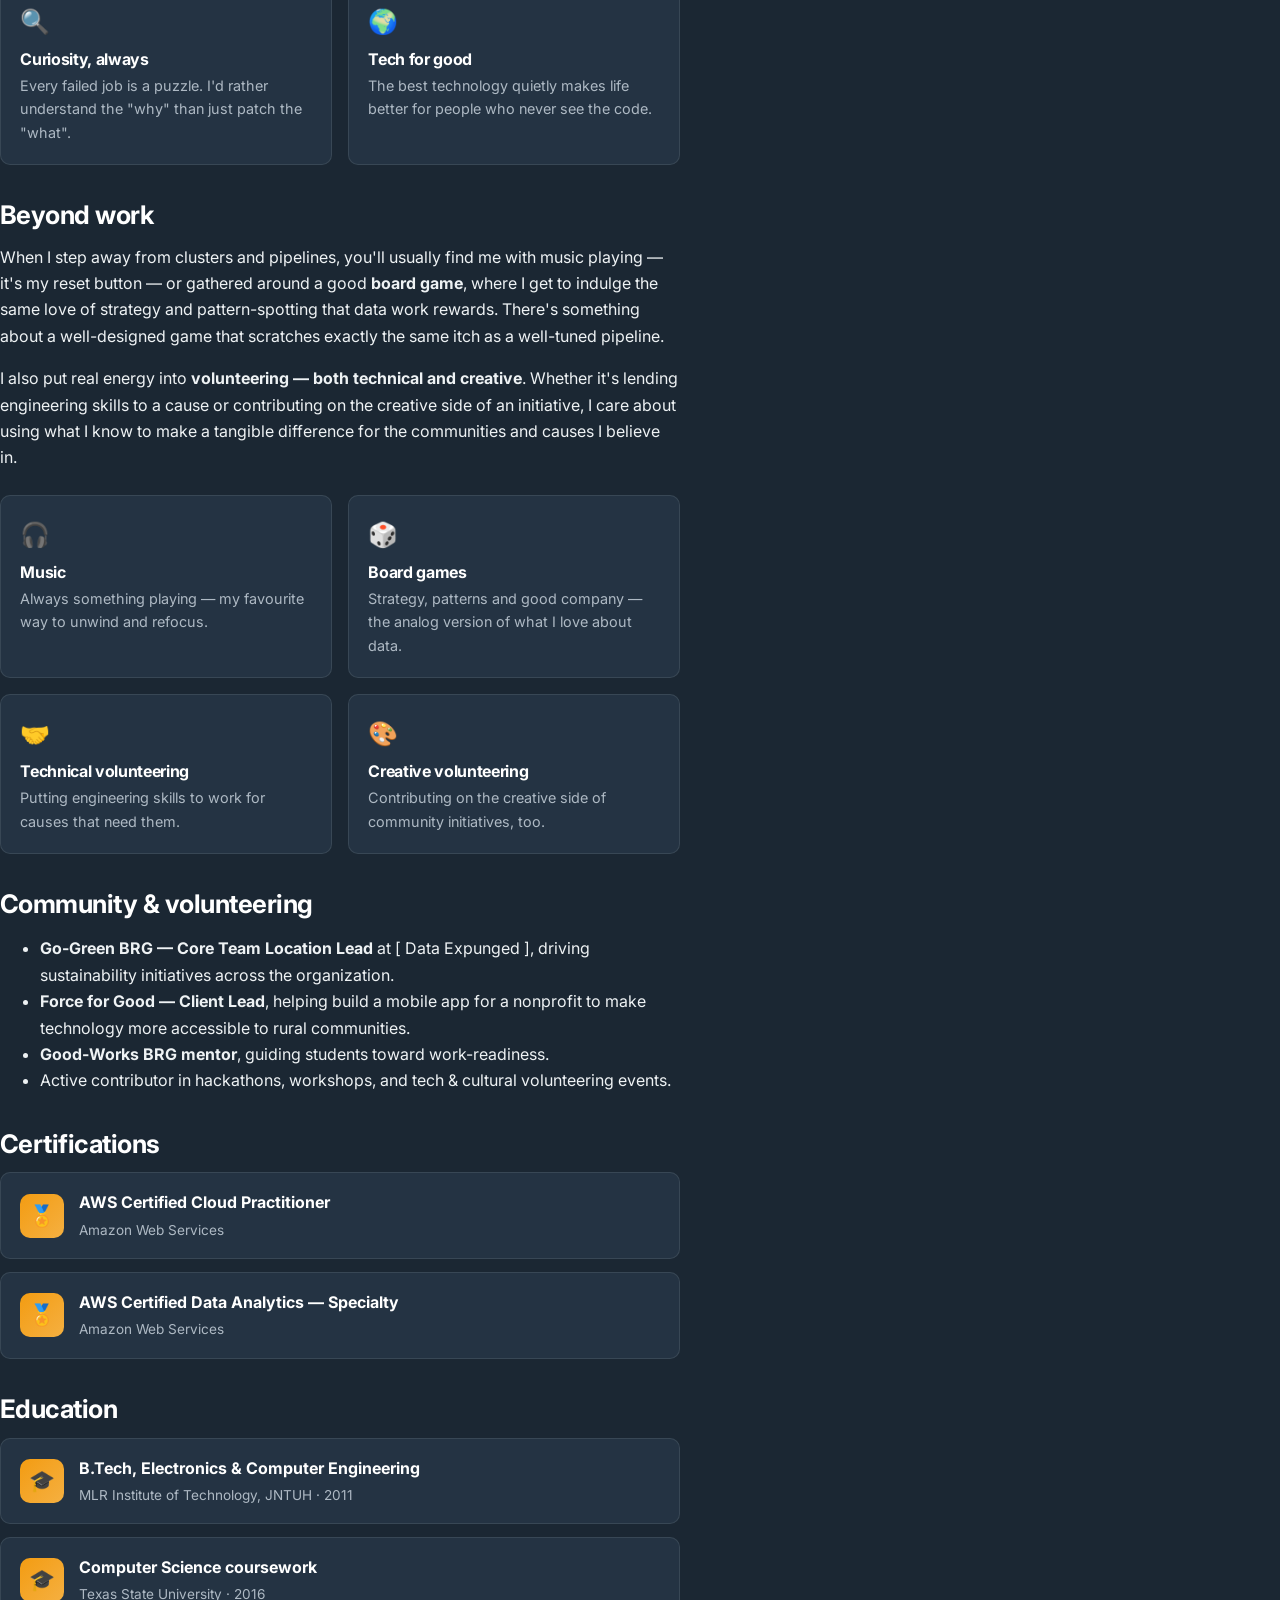
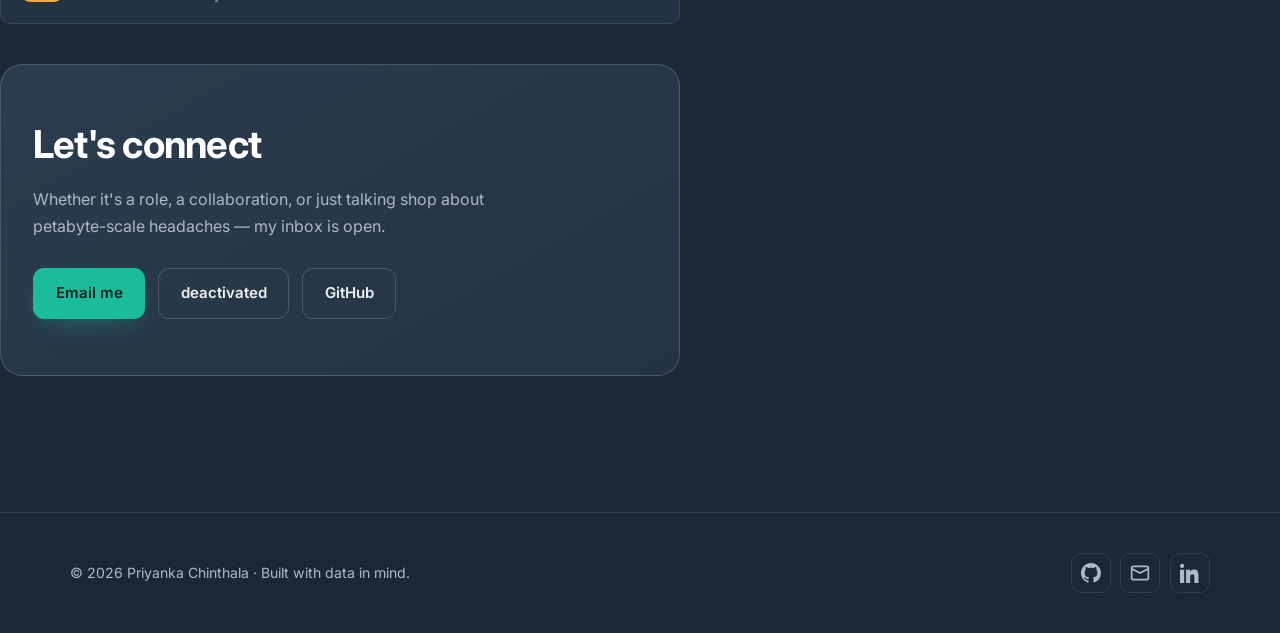
==== commit 562003b4: "Update about.html" ====
--- a/about.html
+++ b/about.html
@@ -43,11 +43,7 @@
       <!-- Sidebar -->
       <aside class="avatar-wrap reveal">
         <div class="avatar">
-          <!-- To add your photo: drop a file at assets/img/priyanka.jpg and
-               replace this block with: <img src="assets/img/priyanka.jpg" alt="Priyanka Chinthala" /> -->
-          <div class="ph">
-            <div class="big">PC</div>
-            <div class="muted" style="font-size:0.8rem"><br />(assets/img/priyanka.jpg)</div>
+               <img src="assets/img/priyanka.jpg" alt="Priyanka Chinthala" />
           </div>
         </div>
         <div class="about-card">
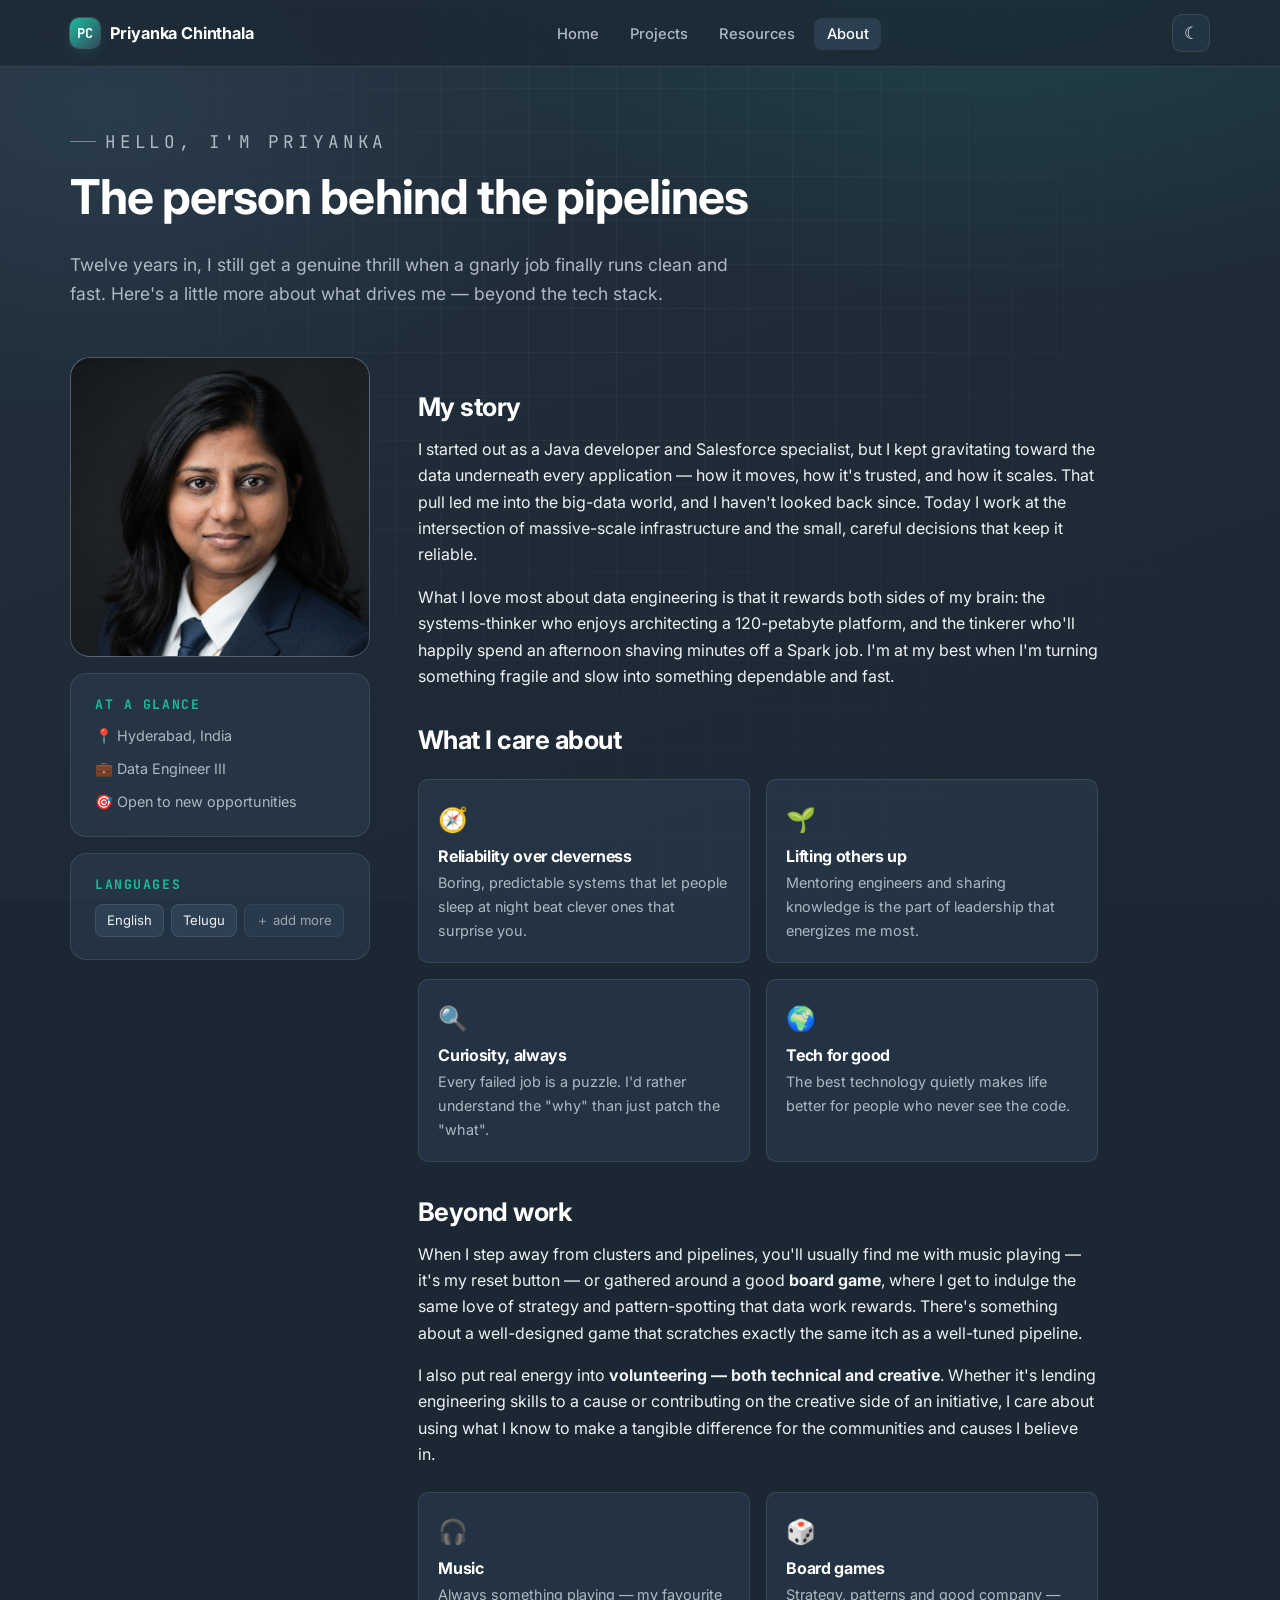
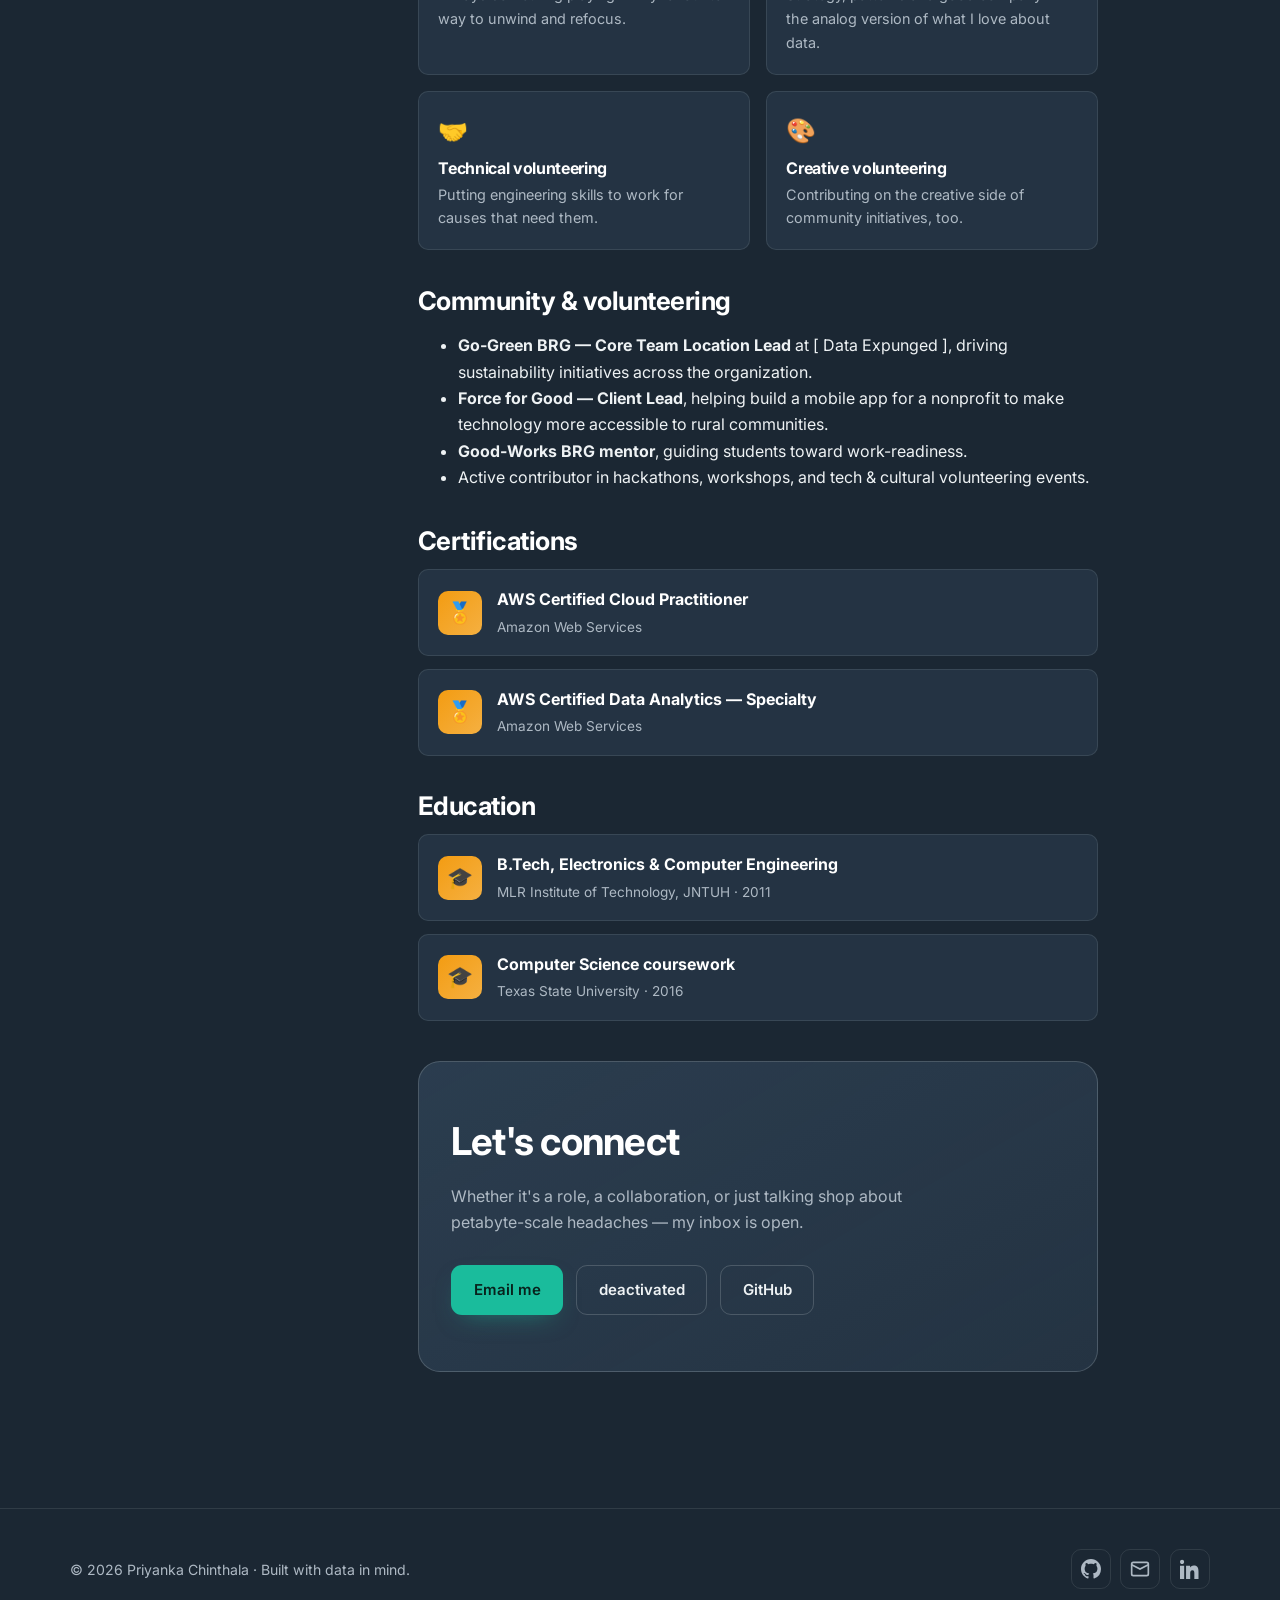
==== commit e1a6945e: "Update about.html" ====
--- a/about.html
+++ b/about.html
@@ -44,7 +44,6 @@
       <aside class="avatar-wrap reveal">
         <div class="avatar">
                <img src="assets/img/priyanka.jpg" alt="Priyanka Chinthala" />
-          </div>
         </div>
         <div class="about-card">
           <h4>At a glance</h4>
